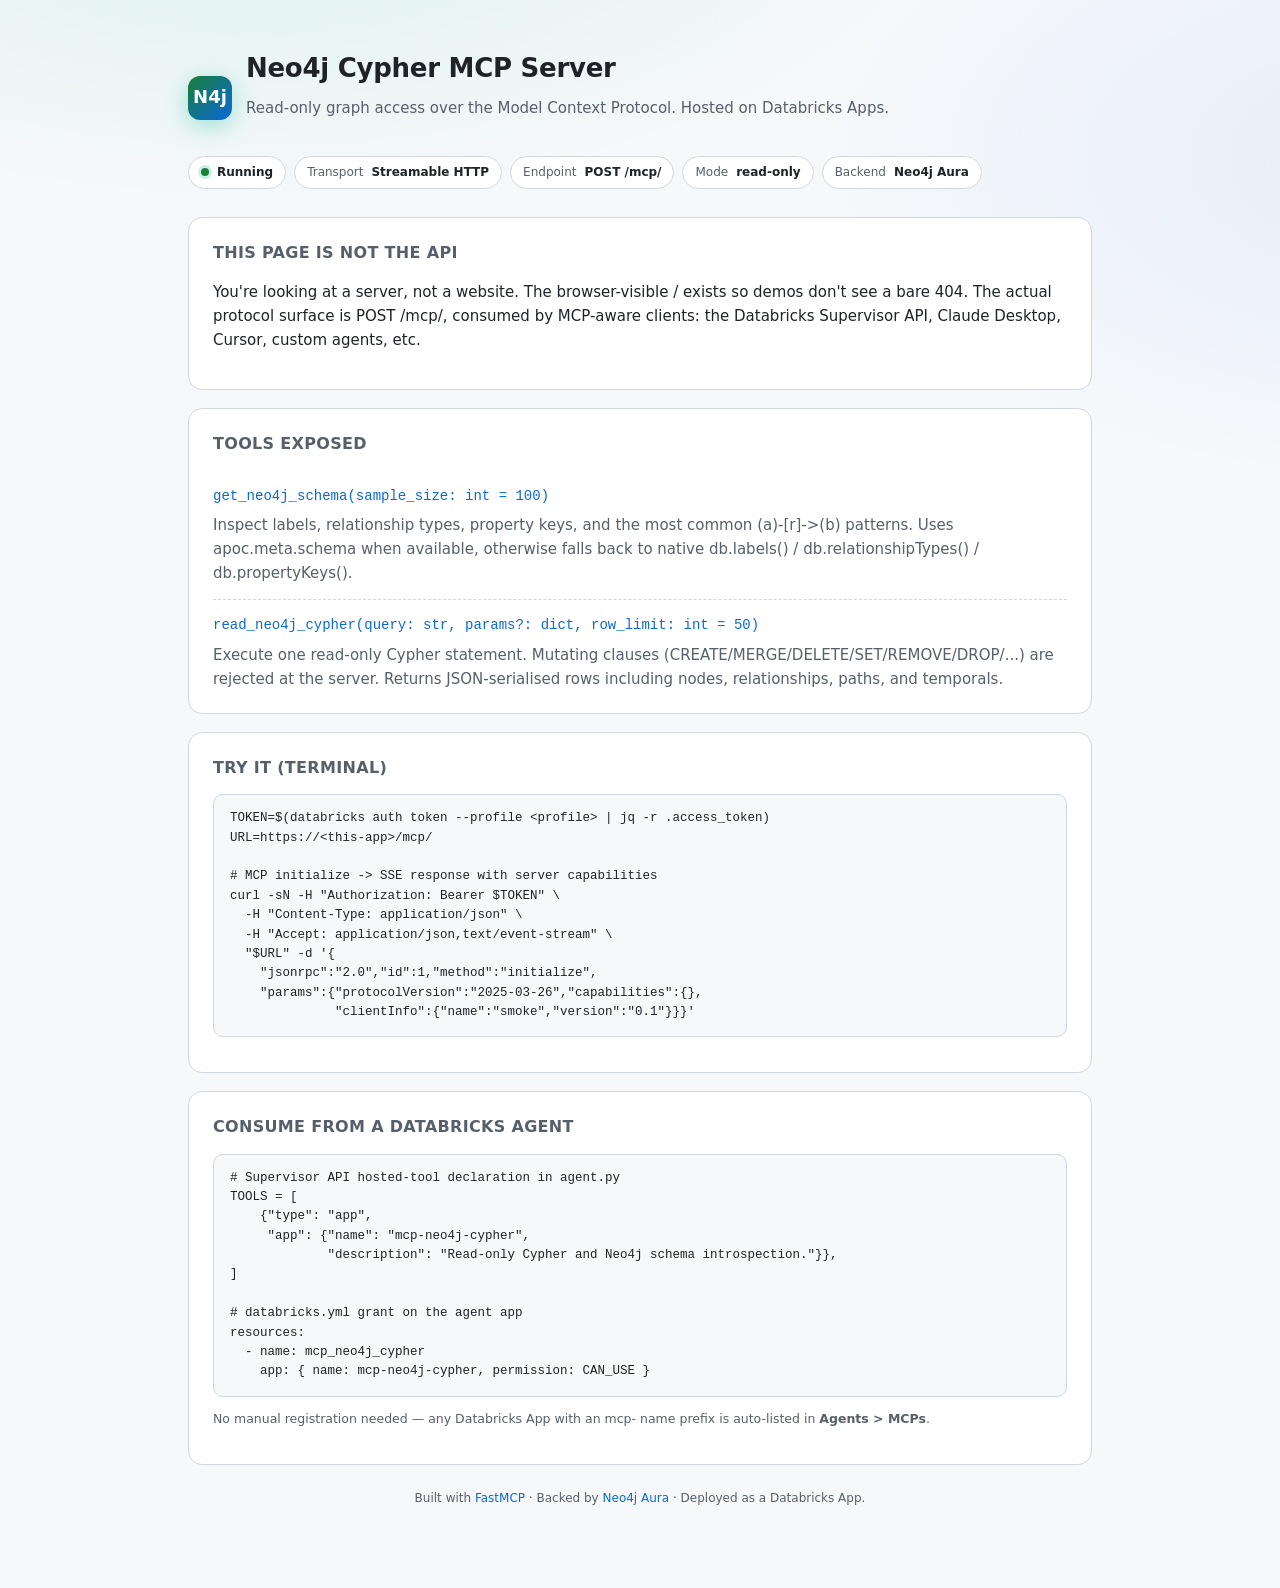
==== mcp-server/landing.html @ 71739660 "Add Neo4j Cypher MCP server (FastMCP) as a Databricks App + agent-in-Databricks guide Ships a self-h" ====
<!doctype html>
<html lang="en">
  <head>
    <meta charset="utf-8" />
    <meta name="viewport" content="width=device-width, initial-scale=1" />
    <title>Neo4j Cypher MCP Server</title>
    <link rel="icon" href="data:," />
    <style>
      :root {
        color-scheme: light dark;
        --bg: #0d1117;
        --surface: #161b22;
        --surface-2: #1f2630;
        --border: #30363d;
        --text: #e6edf3;
        --muted: #8b949e;
        --accent: #00b894;
        --accent-2: #4f8cf7;
        --code: #0b0f14;
        font-family: "Inter", "SF Pro Text", system-ui, -apple-system, "Segoe UI", Roboto, sans-serif;
      }
      @media (prefers-color-scheme: light) {
        :root {
          --bg: #f6f8fa;
          --surface: #ffffff;
          --surface-2: #f0f3f6;
          --border: #d0d7de;
          --text: #1f2328;
          --muted: #57606a;
          --accent: #1a7f37;
          --accent-2: #0969da;
          --code: #f6f8fa;
        }
      }
      * { box-sizing: border-box; }
      html, body {
        margin: 0; padding: 0; min-height: 100%;
        background: radial-gradient(1200px 600px at 20% -10%, rgba(0, 184, 148, 0.12), transparent 60%),
                    radial-gradient(900px 500px at 110% 10%, rgba(79, 140, 247, 0.10), transparent 65%),
                    var(--bg);
        color: var(--text);
        font-size: 15px; line-height: 1.6;
      }
      main {
        max-width: 960px;
        margin: 0 auto;
        padding: 48px 28px 80px;
      }
      header {
        display: flex; align-items: center; gap: 14px;
        margin-bottom: 8px;
      }
      .logo {
        width: 44px; height: 44px; border-radius: 12px;
        background: linear-gradient(135deg, var(--accent), var(--accent-2));
        display: grid; place-items: center;
        font-weight: 800; font-size: 18px; color: #fff;
        box-shadow: 0 6px 24px rgba(0, 184, 148, 0.35);
      }
      h1 { font-size: 26px; margin: 0; letter-spacing: -0.01em; }
      .tagline { color: var(--muted); margin: 6px 0 28px; }
      .status-row {
        display: flex; flex-wrap: wrap; gap: 8px;
        margin-bottom: 28px;
      }
      .chip {
        display: inline-flex; align-items: center; gap: 8px;
        padding: 6px 12px;
        border: 1px solid var(--border);
        background: var(--surface);
        border-radius: 999px;
        font-size: 12px; color: var(--muted);
      }
      .chip strong { color: var(--text); font-weight: 600; }
      .chip .dot { width: 8px; height: 8px; border-radius: 50%; background: var(--accent); box-shadow: 0 0 0 3px rgba(0, 184, 148, 0.2); }
      section {
        background: var(--surface);
        border: 1px solid var(--border);
        border-radius: 14px;
        padding: 22px 24px;
        margin-bottom: 18px;
      }
      h2 {
        font-size: 16px; letter-spacing: 0.02em;
        text-transform: uppercase; color: var(--muted);
        margin: 0 0 14px; font-weight: 600;
      }
      .tool {
        display: grid; grid-template-columns: 1fr; gap: 6px;
        padding: 14px 0;
        border-bottom: 1px dashed var(--border);
      }
      .tool:last-child { border-bottom: none; padding-bottom: 0; }
      .tool .name { font-family: "JetBrains Mono", ui-monospace, SFMono-Regular, Menlo, Consolas, monospace; color: var(--accent-2); font-size: 14px; }
      .tool .desc { color: var(--muted); }
      pre {
        background: var(--code);
        border: 1px solid var(--border);
        border-radius: 10px;
        padding: 14px 16px;
        overflow-x: auto;
        font-family: "JetBrains Mono", ui-monospace, SFMono-Regular, Menlo, Consolas, monospace;
        font-size: 12.5px;
        line-height: 1.55;
      }
      code { font-family: inherit; }
      a { color: var(--accent-2); text-decoration: none; }
      a:hover { text-decoration: underline; }
      .small { font-size: 12.5px; color: var(--muted); }
      footer { color: var(--muted); font-size: 12px; margin-top: 24px; text-align: center; }
    </style>
  </head>
  <body>
    <main>
      <header>
        <div class="logo">N4j</div>
        <div>
          <h1>Neo4j Cypher MCP Server</h1>
          <div class="tagline">Read-only graph access over the Model Context Protocol. Hosted on Databricks Apps.</div>
        </div>
      </header>

      <div class="status-row">
        <span class="chip"><span class="dot"></span><strong>Running</strong></span>
        <span class="chip">Transport <strong>Streamable HTTP</strong></span>
        <span class="chip">Endpoint <strong>POST /mcp/</strong></span>
        <span class="chip">Mode <strong>read-only</strong></span>
        <span class="chip">Backend <strong>Neo4j Aura</strong></span>
      </div>

      <section>
        <h2>This page is not the API</h2>
        <p>You're looking at a server, not a website. The browser-visible <code>/</code> exists so demos don't see a bare <code>404</code>. The actual protocol surface is <code>POST /mcp/</code>, consumed by MCP-aware clients: the Databricks Supervisor API, Claude Desktop, Cursor, custom agents, etc.</p>
      </section>

      <section>
        <h2>Tools exposed</h2>
        <div class="tool">
          <div class="name">get_neo4j_schema(sample_size: int = 100)</div>
          <div class="desc">Inspect labels, relationship types, property keys, and the most common <code>(a)-[r]-&gt;(b)</code> patterns. Uses <code>apoc.meta.schema</code> when available, otherwise falls back to native <code>db.labels()</code> / <code>db.relationshipTypes()</code> / <code>db.propertyKeys()</code>.</div>
        </div>
        <div class="tool">
          <div class="name">read_neo4j_cypher(query: str, params?: dict, row_limit: int = 50)</div>
          <div class="desc">Execute one read-only Cypher statement. Mutating clauses (<code>CREATE/MERGE/DELETE/SET/REMOVE/DROP/...</code>) are rejected at the server. Returns JSON-serialised rows including nodes, relationships, paths, and temporals.</div>
        </div>
      </section>

      <section>
        <h2>Try it (terminal)</h2>
        <pre><code>TOKEN=$(databricks auth token --profile &lt;profile&gt; | jq -r .access_token)
URL=https://&lt;this-app&gt;/mcp/

# MCP initialize -&gt; SSE response with server capabilities
curl -sN -H "Authorization: Bearer $TOKEN" \
  -H "Content-Type: application/json" \
  -H "Accept: application/json,text/event-stream" \
  "$URL" -d '{
    "jsonrpc":"2.0","id":1,"method":"initialize",
    "params":{"protocolVersion":"2025-03-26","capabilities":{},
              "clientInfo":{"name":"smoke","version":"0.1"}}}'</code></pre>
      </section>

      <section>
        <h2>Consume from a Databricks agent</h2>
        <pre><code># Supervisor API hosted-tool declaration in agent.py
TOOLS = [
    {"type": "app",
     "app": {"name": "mcp-neo4j-cypher",
             "description": "Read-only Cypher and Neo4j schema introspection."}},
]

# databricks.yml grant on the agent app
resources:
  - name: mcp_neo4j_cypher
    app: { name: mcp-neo4j-cypher, permission: CAN_USE }</code></pre>
        <p class="small">No manual registration needed — any Databricks App with an <code>mcp-</code> name prefix is auto-listed in <strong>Agents &gt; MCPs</strong>.</p>
      </section>

      <footer>
        Built with <a href="https://gofastmcp.com">FastMCP</a> · Backed by <a href="https://neo4j.com/aura">Neo4j Aura</a> · Deployed as a Databricks App.
      </footer>
    </main>
  </body>
</html>
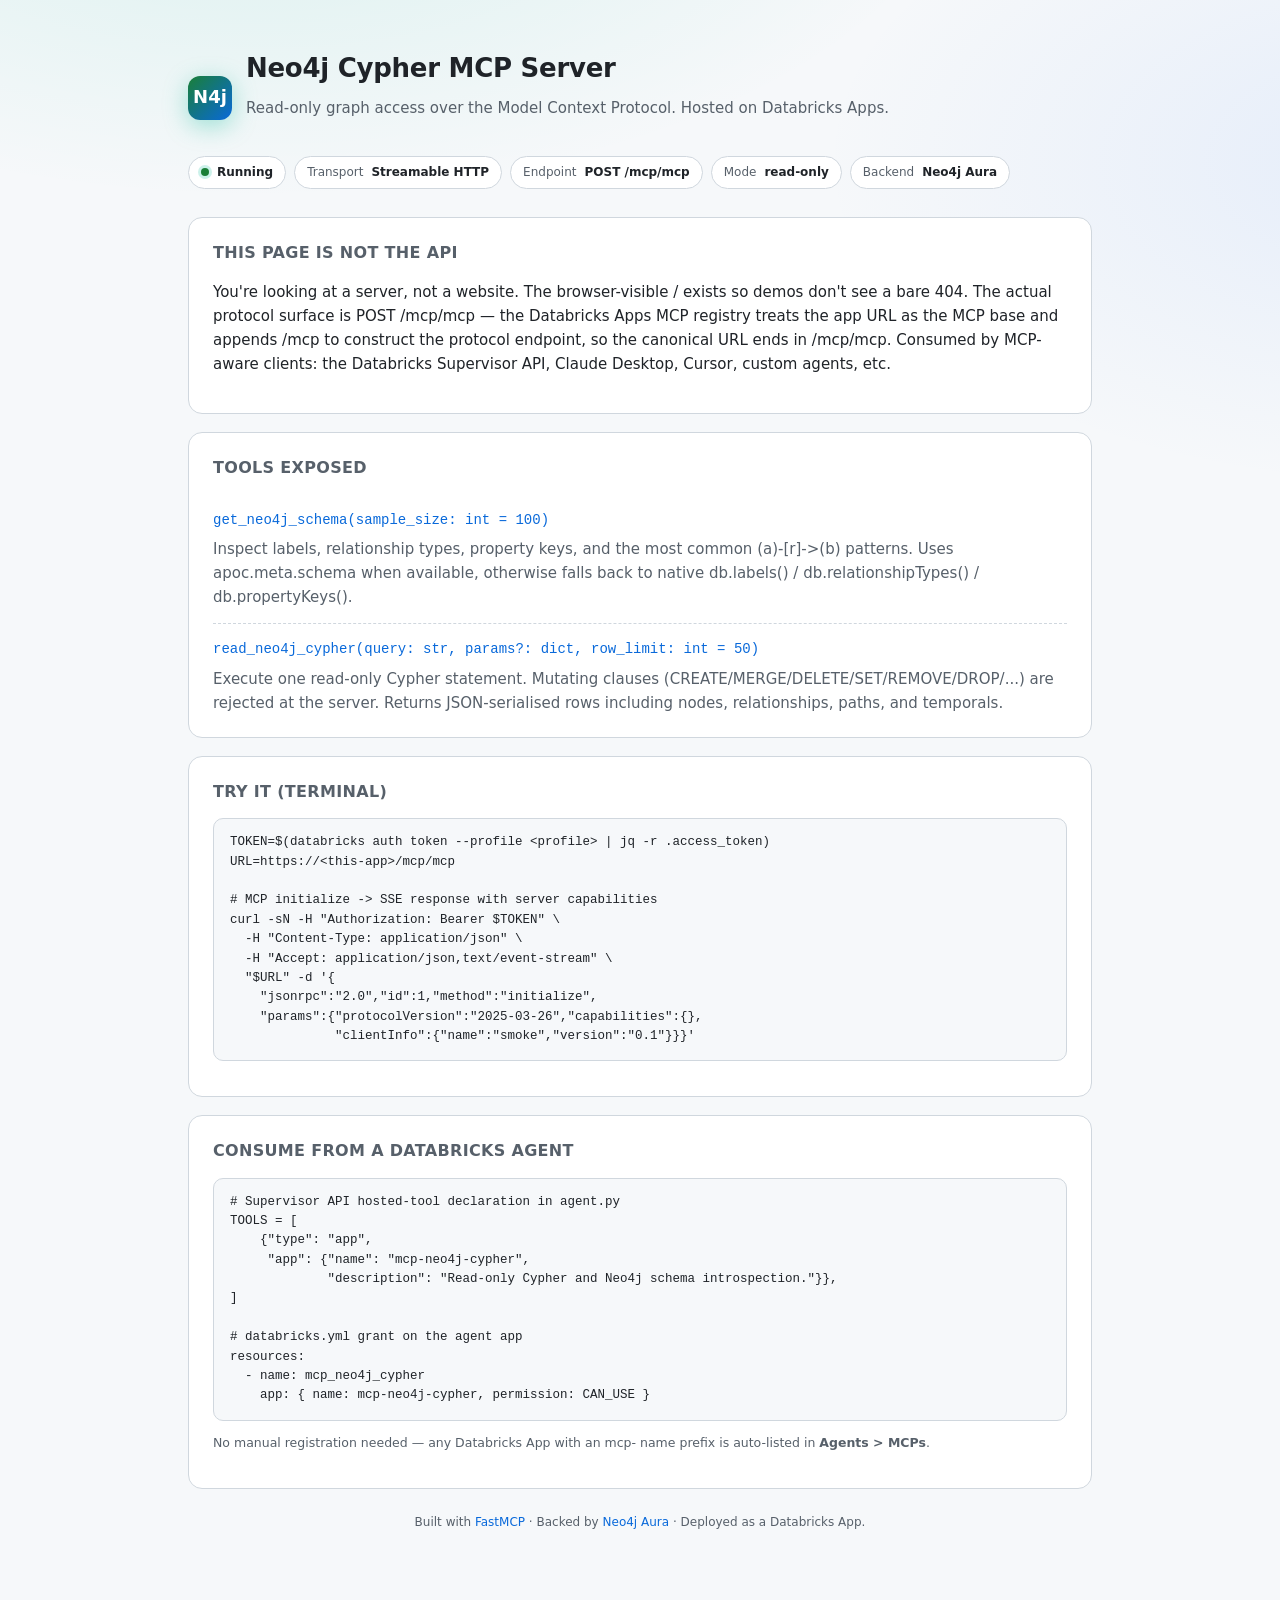
==== commit 934d27ce: "docs: add demo screenshots + align /mcp/mcp path in all references Adds two screenshots that prove t" ====
--- a/mcp-server/landing.html
+++ b/mcp-server/landing.html
@@ -123,14 +123,14 @@
       <div class="status-row">
         <span class="chip"><span class="dot"></span><strong>Running</strong></span>
         <span class="chip">Transport <strong>Streamable HTTP</strong></span>
-        <span class="chip">Endpoint <strong>POST /mcp/</strong></span>
+        <span class="chip">Endpoint <strong>POST /mcp/mcp</strong></span>
         <span class="chip">Mode <strong>read-only</strong></span>
         <span class="chip">Backend <strong>Neo4j Aura</strong></span>
       </div>
 
       <section>
         <h2>This page is not the API</h2>
-        <p>You're looking at a server, not a website. The browser-visible <code>/</code> exists so demos don't see a bare <code>404</code>. The actual protocol surface is <code>POST /mcp/</code>, consumed by MCP-aware clients: the Databricks Supervisor API, Claude Desktop, Cursor, custom agents, etc.</p>
+        <p>You're looking at a server, not a website. The browser-visible <code>/</code> exists so demos don't see a bare <code>404</code>. The actual protocol surface is <code>POST /mcp/mcp</code> — the Databricks Apps MCP registry treats the app URL as the MCP base and appends <code>/mcp</code> to construct the protocol endpoint, so the canonical URL ends in <code>/mcp/mcp</code>. Consumed by MCP-aware clients: the Databricks Supervisor API, Claude Desktop, Cursor, custom agents, etc.</p>
       </section>
 
       <section>
@@ -148,7 +148,7 @@
       <section>
         <h2>Try it (terminal)</h2>
         <pre><code>TOKEN=$(databricks auth token --profile &lt;profile&gt; | jq -r .access_token)
-URL=https://&lt;this-app&gt;/mcp/
+URL=https://&lt;this-app&gt;/mcp/mcp
 
 # MCP initialize -&gt; SSE response with server capabilities
 curl -sN -H "Authorization: Bearer $TOKEN" \
